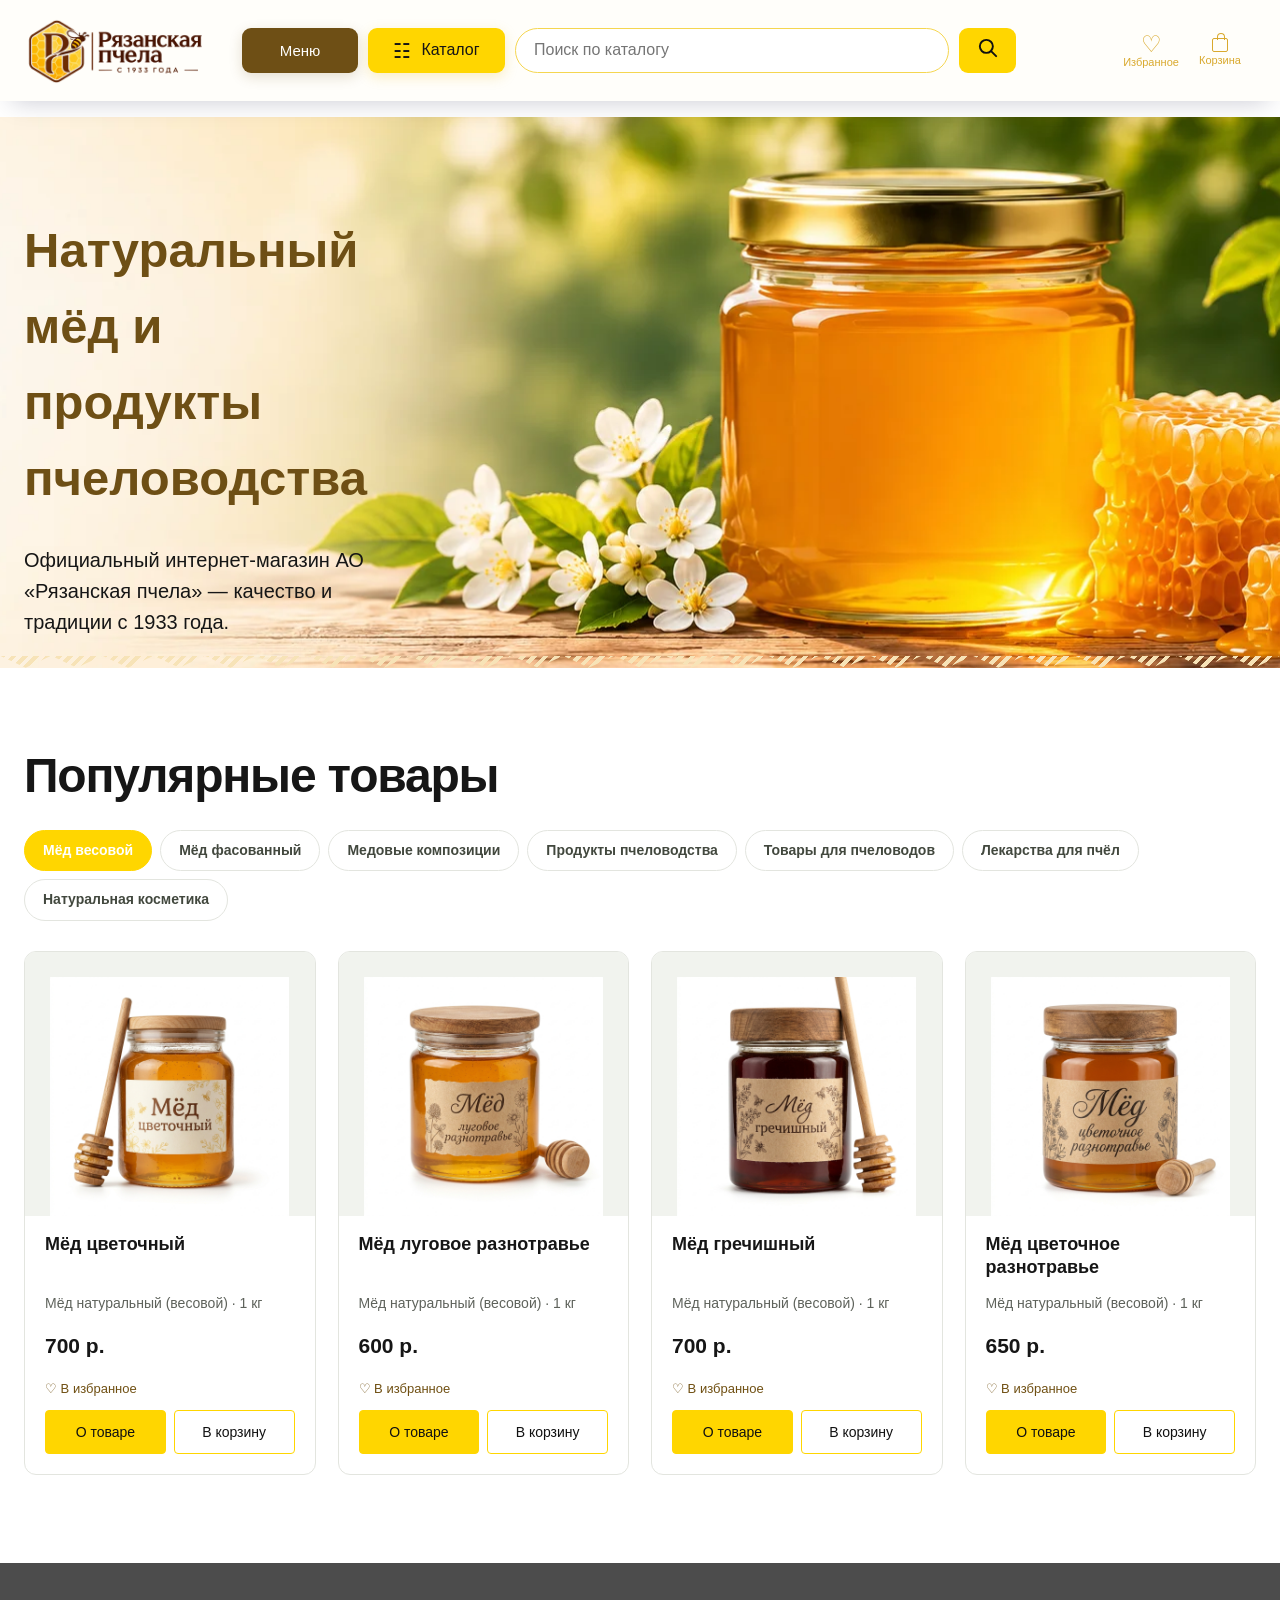
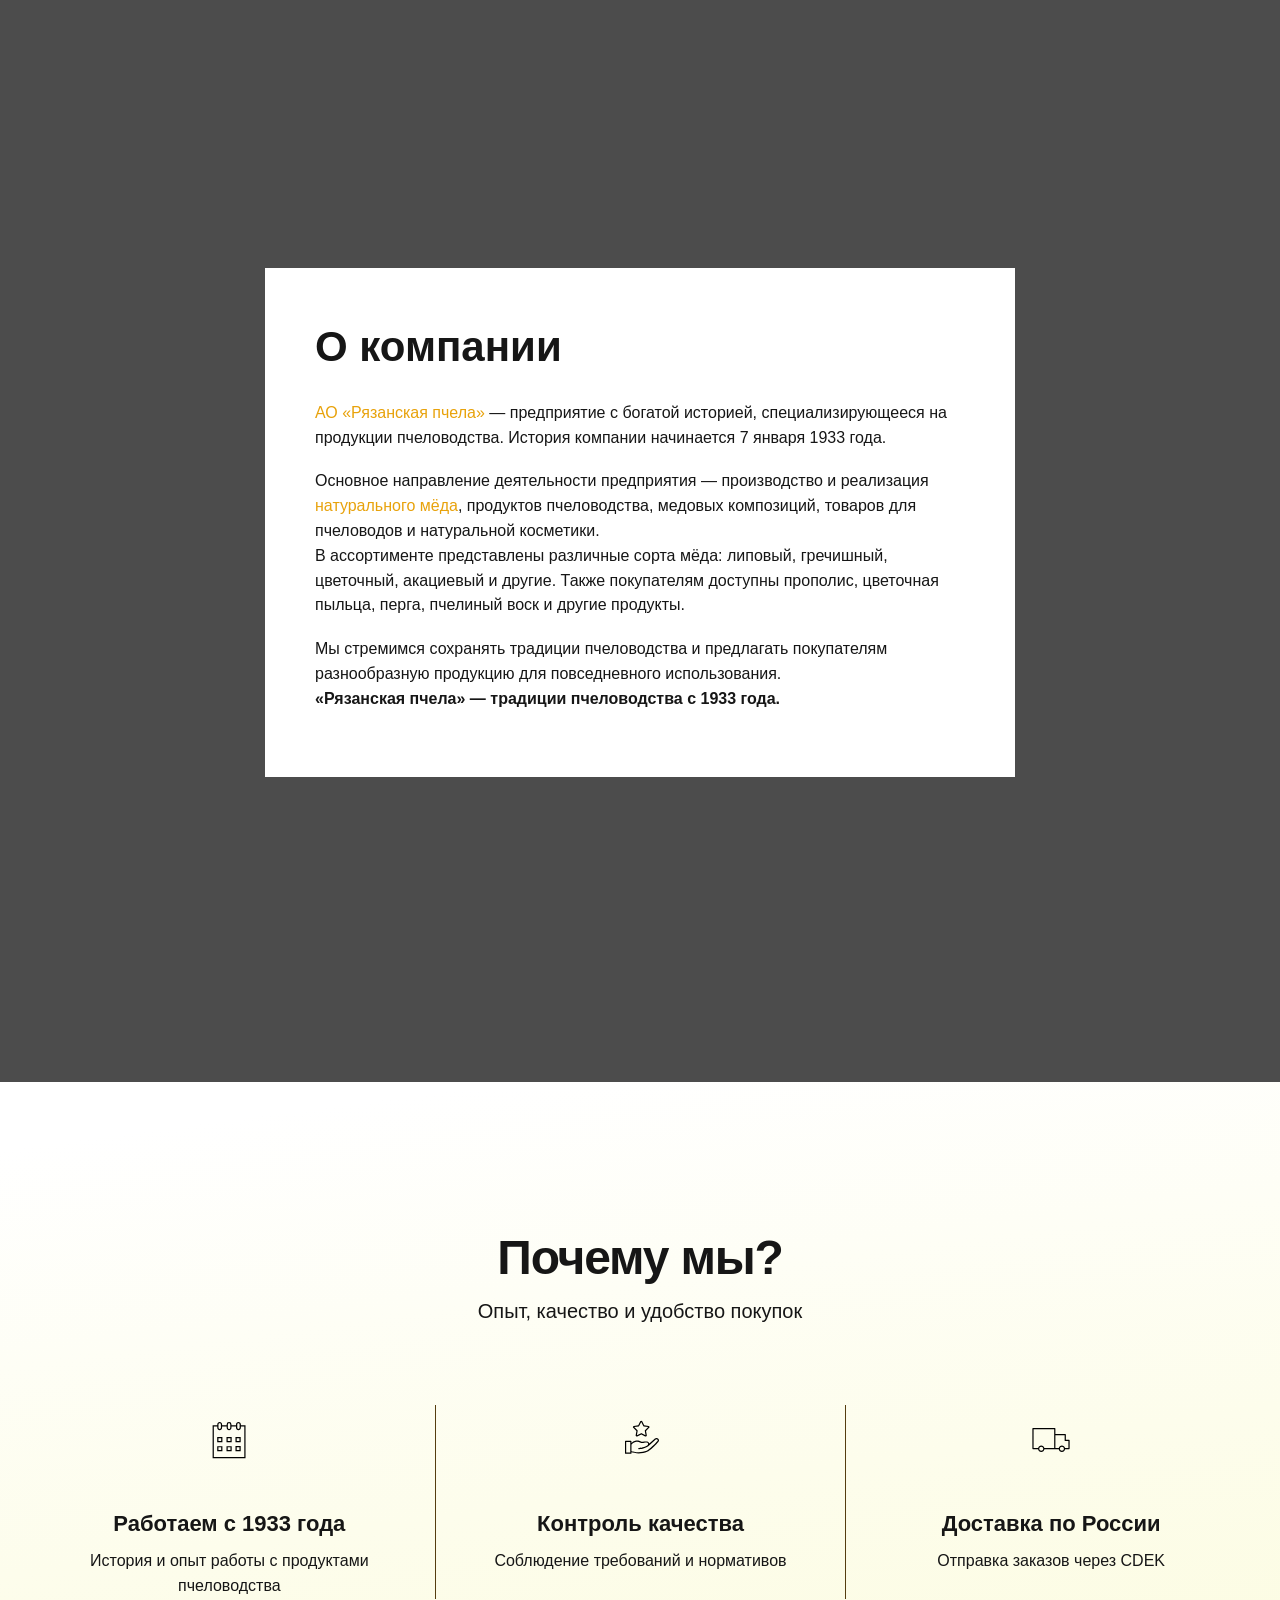
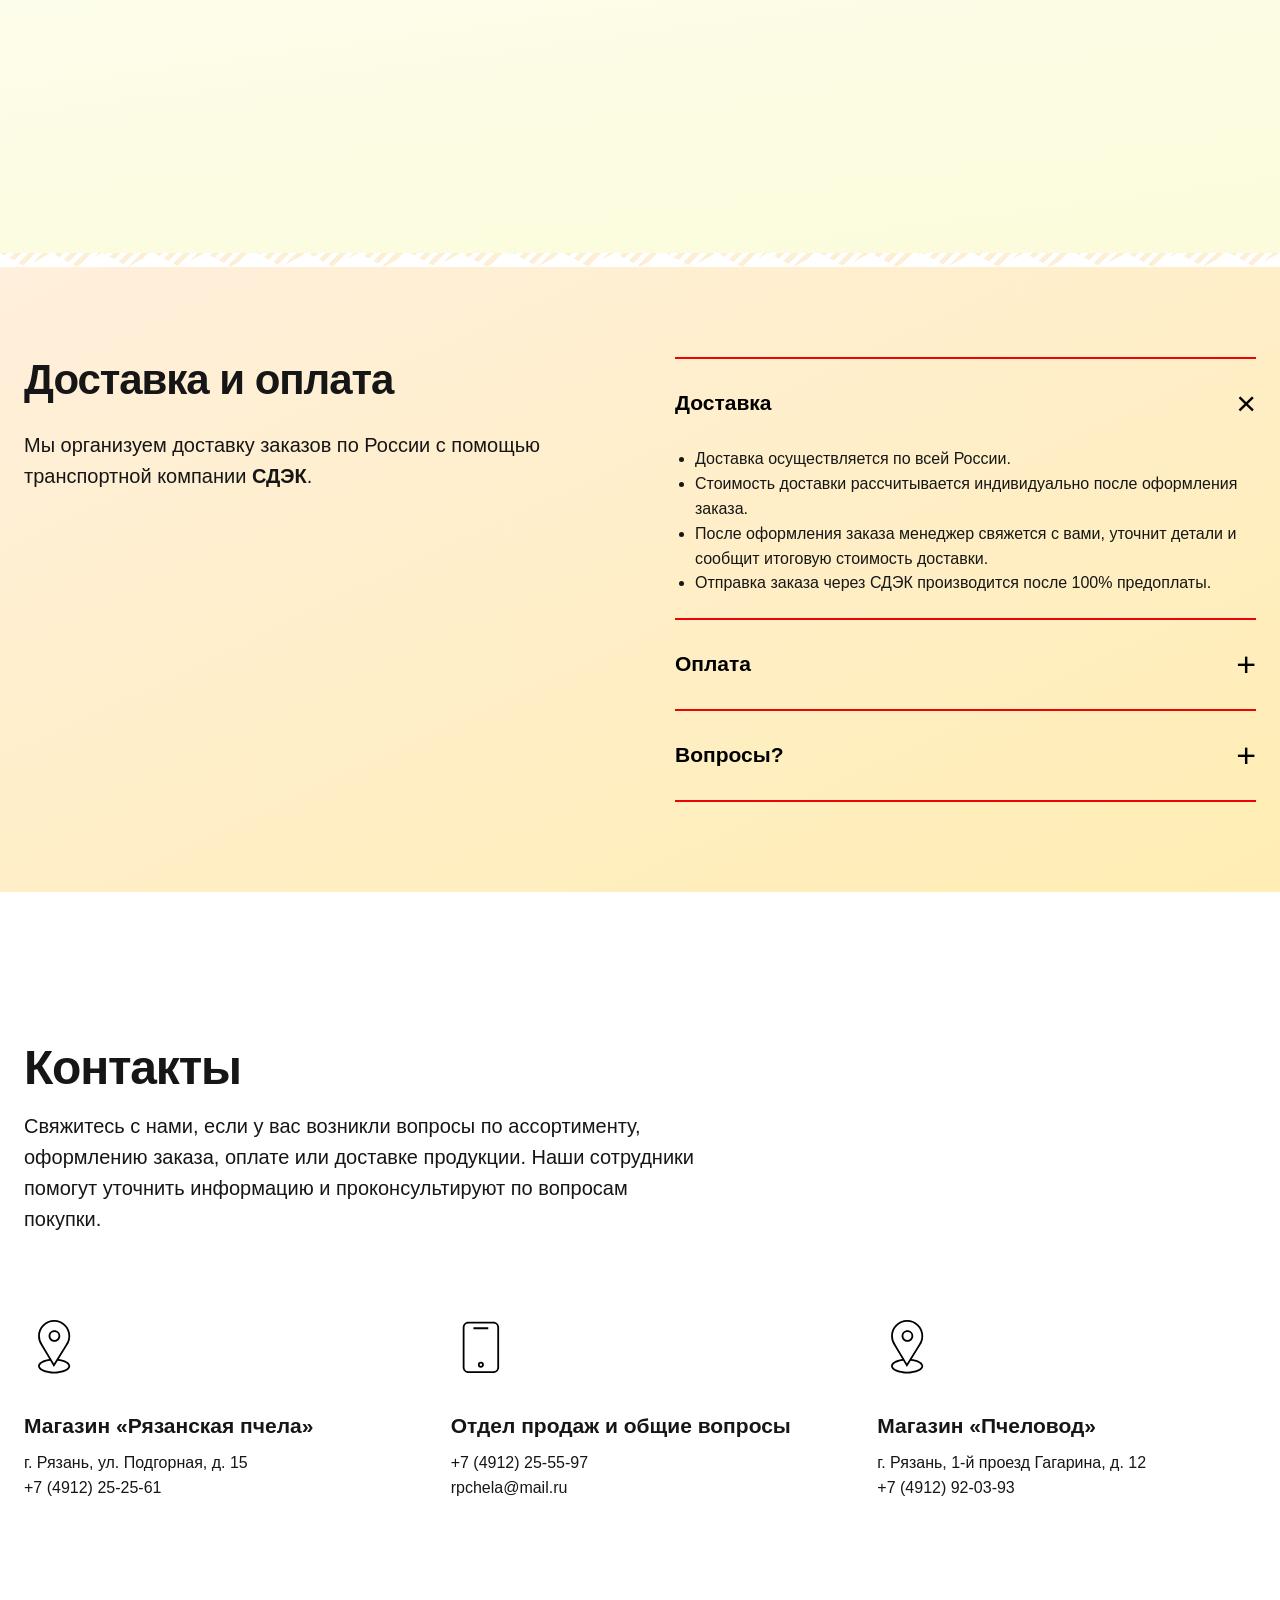
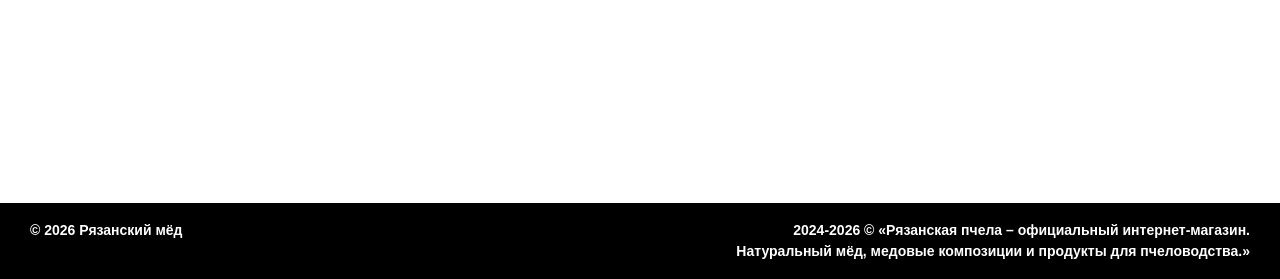
==== index.html @ b7e227d1 "Publish Ryazansky honey website" ====
<!doctype html>
<html lang="ru"><head><meta charset="utf-8"><meta name="viewport" content="width=device-width,initial-scale=1"><meta name="description" content="АО «Рязанская пчела»: натуральный мёд и продукты пчеловодства."><title>Рязанская пчела — натуральный мёд</title><link rel="stylesheet" href="css/style.css"></head>
<body>
<header class="site-header"><div class="container header-top"><a class="brand" href="index.html" aria-label="На главную"><img src="assets/images/logo.png" alt="Рязанская пчела"></a><form class="search" role="search"><button class="menu-button menu-action" type="button" aria-label="Навигационное меню" aria-expanded="false">Меню</button><button class="catalog-trigger" type="button" data-catalog-menu-toggle aria-expanded="false"><span class="catalog-glyph" aria-hidden="true">☷</span>Каталог</button><input type="search" placeholder="Поиск по каталогу" aria-label="Поиск по каталогу"><button class="search-submit" type="submit" aria-label="Найти"><svg class="search-icon" viewBox="0 0 24 24" aria-hidden="true"><circle cx="10.8" cy="10.8" r="6.8"/><path d="m16 16 5 5"/></svg></button><div class="catalog-dropdown" data-catalog-dropdown hidden><a href="catalog.html?category=all#products">Все товары</a><a href="catalog.html?category=weight#products">Мёд натуральный (весовой)</a><a href="catalog.html?category=packed#products">Мёд натуральный (фасованный)</a><a href="catalog.html?category=compositions#products">Медовые композиции</a><a href="catalog.html?category=bee-products#products">Продукты пчеловодства</a><a href="catalog.html?category=beekeeping#products">Товары для пчеловодов</a><a href="catalog.html?category=bee-medicine#products">Лекарства для пчёл</a><a href="catalog.html?category=cosmetics#products">Натуральная косметика</a></div></form><div class="header-actions"><button class="icon-button" type="button" aria-label="Избранное" data-wishlist-open aria-haspopup="dialog"><span class="favorite-counter"></span><span class="header-icon" aria-hidden="true">♡</span><span class="icon-caption">Избранное</span></button><button class="icon-button" type="button" aria-label="Корзина" data-cart-open aria-haspopup="dialog"><span class="header-icon" aria-hidden="true">♧</span><span class="cart-counter"></span><span class="icon-caption">Корзина</span></button></div></div><nav class="main-menu" aria-label="Основная навигация" hidden><ul><li><a href="catalog.html">Каталог</a></li><li><a href="#about">О компании</a></li><li><a href="#delivery">Доставка и оплата</a></li><li><a href="#contacts">Самовывоз и магазины</a></li><li><a href="documents.html">Документы</a></li><li><a href="#contacts">Контакты</a></li></ul></nav></header>
<div class="section-spacer" aria-hidden="true"></div>
<main><section class="hero"><div class="container hero-content"><h1>Натуральный мёд и продукты пчеловодства</h1><p>Официальный интернет-магазин АО «Рязанская пчела» — качество и традиции с 1933 года.</p></div></section>
<section class="products"><div class="container"><h2>Популярные товары</h2><div class="tabs" data-popular-tabs="[data-popular-grid]"><button class="tab" type="button" data-category="weight" aria-selected="true">Мёд весовой</button><button class="tab" type="button" data-category="packed" aria-selected="false">Мёд фасованный</button><button class="tab" type="button" data-category="compositions" aria-selected="false">Медовые композиции</button><button class="tab" type="button" data-category="bee-products" aria-selected="false">Продукты пчеловодства</button><button class="tab" type="button" data-category="beekeeping" aria-selected="false">Товары для пчеловодов</button><button class="tab" type="button" data-category="bee-medicine" aria-selected="false">Лекарства для пчёл</button><button class="tab" type="button" data-category="cosmetics" aria-selected="false">Натуральная косметика</button></div><div class="product-grid" data-popular-grid></div></div></section>
<section class="about" id="about"><article class="about-card"><h2>О компании</h2><p><span class="accent">АО «Рязанская пчела»</span> — предприятие с богатой историей, специализирующееся на продукции пчеловодства. История компании начинается 7 января 1933 года.</p><p>Основное направление деятельности предприятия — производство и реализация <span class="accent">натурального мёда</span>, продуктов пчеловодства, медовых композиций, товаров для пчеловодов и натуральной косметики.<br>В ассортименте представлены различные сорта мёда: липовый, гречишный, цветочный, акациевый и другие. Также покупателям доступны прополис, цветочная пыльца, перга, пчелиный воск и другие продукты.</p><p>Мы стремимся сохранять традиции пчеловодства и предлагать покупателям разнообразную продукцию для повседневного использования.<br><strong>«Рязанская пчела» — традиции пчеловодства с 1933 года.</strong></p></article></section>
<section class="benefits"><div class="container"><h2 class="section-heading">Почему мы?</h2><p class="benefits-lead">Опыт, качество и удобство покупок</p><div class="benefit-grid"><article class="benefit"><img src="assets/icons/calendar.svg" alt=""><h3>Работаем с 1933 года</h3><p>История и опыт работы с продуктами пчеловодства</p></article><article class="benefit"><img src="assets/icons/quality.svg" alt=""><h3>Контроль качества</h3><p>Соблюдение требований и нормативов</p></article><article class="benefit"><img src="assets/icons/delivery.svg" alt=""><h3>Доставка по России</h3><p>Отправка заказов через CDEK</p></article></div></div></section>
<div class="wave-divider" aria-hidden="true"></div>
<section class="delivery" id="delivery"><div class="container delivery-layout"><div><h2 class="section-heading">Доставка и оплата</h2><p class="delivery-lead">Мы организуем доставку заказов по России с помощью транспортной компании <strong>СДЭК</strong>.</p></div><div><article class="accordion"><button type="button" aria-expanded="true" aria-controls="delivery-info">Доставка</button><div class="accordion-content" id="delivery-info"><ul><li>Доставка осуществляется по всей России.</li><li>Стоимость доставки рассчитывается индивидуально после оформления заказа.</li><li>После оформления заказа менеджер свяжется с вами, уточнит детали и сообщит итоговую стоимость доставки.</li><li>Отправка заказа через СДЭК производится после 100% предоплаты.</li></ul></div></article><article class="accordion"><button type="button" aria-expanded="false" aria-controls="payment-info">Оплата</button><div class="accordion-content" id="payment-info" hidden>Оплата заказа производится по согласованию с менеджером. После оформления мы свяжемся с вами для подтверждения состава заказа, его стоимости и способа оплаты.<br><br>Стоимость доставки не включается в стоимость товаров автоматически и рассчитывается отдельно.</div></article><article class="accordion"><button type="button" aria-expanded="false" aria-controls="questions-info">Вопросы?</button><div class="accordion-content" id="questions-info" hidden>Свяжитесь с нами по телефону <strong>+7 (4912) 25-55-97</strong> или электронной почте <a href="mailto:rpchela@mail.ru">rpchela@mail.ru</a>.</div></article></div></div></section>
<section class="contacts" id="contacts"><div class="container"><h2 class="section-heading">Контакты</h2><p class="contacts-lead">Свяжитесь с нами, если у вас возникли вопросы по ассортименту, оформлению заказа, оплате или доставке продукции. Наши сотрудники помогут уточнить информацию и проконсультируют по вопросам покупки.</p><div class="contact-grid"><article class="contact"><img src="assets/icons/location.svg" alt=""><h3>Магазин «Рязанская пчела»</h3><p>г. Рязань, ул. Подгорная, д. 15<br>+7 (4912) 25-25-61</p></article><article class="contact"><img src="assets/icons/phone.svg" alt=""><h3>Отдел продаж и общие вопросы</h3><p>+7 (4912) 25-55-97<br><a href="mailto:rpchela@mail.ru">rpchela@mail.ru</a></p></article><article class="contact"><img src="assets/icons/location.svg" alt=""><h3>Магазин «Пчеловод»</h3><p>г. Рязань, 1-й проезд Гагарина, д. 12<br>+7 (4912) 92-03-93</p></article></div></div></section></main>
<footer class="site-footer"><p>© 2026 Рязанский мёд</p><p>2024-2026 © «Рязанская пчела – официальный интернет-магазин. Натуральный мёд, медовые композиции и продукты для пчеловодства.»</p></footer><script src="js/products-data.js"></script><script src="js/main.js"></script></body></html>
---- css/style.css ----
@import url("https://static.tildacdn.pub/css/fonts-tildasans.css");

:root { --ink:#161616; --honey:#ffd600; --honey-dark:#6e4f15; --cream:#fffefa; --line:#e3e5df; --muted:#5e625b; }
:root { --menu-color:#6e4f15; --menu-text:#fff; }
* { box-sizing:border-box; }
html { scroll-behavior:smooth; }
body { margin:0; color:var(--ink); background:#fff; font:16px/1.55 TildaSans,Arial,sans-serif; }
button,input { font:inherit; } a { color:inherit; text-decoration:none; }
.container { width:min(1240px, calc(100% - 48px)); margin:auto; }
.site-header { position:sticky; top:0; z-index:20; background:var(--cream); box-shadow:0 15px 30px -10px rgb(0 11 48 / 20%); }
.header-top { min-height:75px; display:grid; grid-template-columns:150px minmax(420px,1fr) auto; gap:24px; align-items:center; }
.brand img { display:block; width:145px; height:auto; }
.search { display:grid; grid-template-columns:110px 1fr 48px; height:46px; }
.catalog-trigger,.search-submit { border:0; background:var(--honey); cursor:pointer; }
.catalog-trigger { border-radius:6px 0 0 6px; font-weight:600; }
.search input { width:100%; border:1px solid var(--honey); border-left:0; border-right:0; padding:0 18px; border-radius:0; outline:0; background:#fff; }
.search-submit { border-radius:0 6px 6px 0; font-size:22px; }
.header-actions { display:flex; align-items:center; gap:22px; color:#ecb13e; }
.icon-button { position:relative; display:grid; place-items:center; width:28px; height:38px; background:none; border:0; color:inherit; cursor:pointer; font-size:24px; }
.cart-counter { position:absolute; top:1px; right:-7px; display:none; min-width:17px; padding:0 4px; border-radius:99px; color:#fff; background:#6e4f15; font:700 11px/17px Arial; text-align:center; }
.menu-button { display:grid; gap:4px; width:28px; padding:6px 0; border:0; background:transparent; cursor:pointer; }
.menu-button span { display:block; height:2px; background:#ecb13e; }
.main-menu { border-top:1px solid #f1efea; }
.main-menu ul { display:flex; align-items:center; justify-content:center; gap:44px; min-height:43px; padding:0; margin:0; list-style:none; }
.main-menu a { color:#575757; font-size:14px; transition:color .2s; }.main-menu a:hover,.main-menu a[aria-current="page"] { color:var(--honey-dark); }
.hero { position:relative; min-height:550px; overflow:hidden; background:#fff; }
.hero::before { content:""; position:absolute; inset:-20px calc(50% - 842px) auto; height:662px; background:url("../assets/images/hero-banner.webp") center/cover no-repeat; }
.hero-content { position:relative; padding-top:64px; }
.hero h1 { width:430px; margin:0; color:var(--honey-dark); font-size:49px; line-height:1.18; letter-spacing:-.03em; }
.hero p { width:355px; margin:28px 0 30px; font-size:20px; line-height:1.55; }
.button { display:inline-flex; justify-content:center; align-items:center; min-height:54px; padding:0 30px; border:0; border-radius:28px; background:var(--honey-dark); color:#fff; font-weight:600; cursor:pointer; transition:transform .2s, background .2s; }.button:hover { background:#50370b; transform:translateY(-1px); }
.products { padding:82px 0 88px; }.products h2,.section-heading { margin:0 0 28px; font-size:48px; line-height:1.08; letter-spacing:-.025em; }
.tabs { display:flex; flex-wrap:wrap; gap:8px; margin-bottom:30px; }.tab { padding:12px 18px; border:1px solid var(--line); border-radius:999px; background:#fff; color:#42483e; font-size:14px; font-weight:600; cursor:pointer; }.tab[aria-selected="true"] { color:#fff; background:var(--honey); border-color:var(--honey); }
.product-grid { display:grid; grid-template-columns:repeat(4,1fr); gap:22px; }.product-card { display:flex; flex-direction:column; min-width:0; overflow:hidden; border:1px solid var(--line); border-radius:12px; background:#fff; }.product-photo { display:grid; place-items:center; height:210px; padding:20px; background:#f1f3ee; color:#687060; text-align:center; font-size:13px; }.product-photo img { width:100%;height:100%;object-fit:cover; }.product-body { display:flex; flex:1; flex-direction:column; padding:17px; }.product-title { min-height:47px; margin:0 0 8px; font-size:18px; line-height:1.3; }.product-weight { margin:0 0 15px; color:var(--muted); font-size:14px; }.product-price { margin:0 0 17px; font-size:21px; font-weight:700; }.product-actions { display:flex; align-items:center; gap:14px; margin-top:auto; }.buy-button { flex:1; min-height:44px; border:0; border-radius:6px; background:var(--honey); color:#000; font-weight:400; cursor:pointer; }.details-link { color:#000; font-size:13px; font-weight:600; text-decoration:underline; text-underline-offset:3px; }
.category-grid { display:grid; grid-template-columns:repeat(4,1fr); gap:16px; margin:0 0 46px; }.category-tile { display:flex; align-items:center; min-height:72px; gap:10px; padding:5px; border:1px solid #f0f0f0; border-radius:var(--radius,8px); color:#222; }.category-tile img { width:60px;height:60px;flex:none;object-fit:cover; }.category-tile span { font-size:14px; }.catalog-products { display:grid; grid-template-columns:repeat(4,minmax(0,1fr)); gap:40px 20px; }.catalog-products .product-card { overflow:visible;border:0;border-radius:0;text-align:center; }.catalog-products .product-photo { height:auto;aspect-ratio:1;padding:0; }.catalog-products .product-title { min-height:0;font-size:14px; }.catalog-products .product-weight { display:none; }.catalog-products .product-price { margin:0 0 14px;font-size:16px;font-weight:400; }.catalog-products .product-body { padding:12px 0 0; }.catalog-products .product-actions { justify-content:center;gap:8px; }.catalog-products .buy-button,.catalog-products .details-link { display:inline-flex;justify-content:center;align-items:center;min-height:45px;padding:0 14px;border:1px solid var(--honey);border-radius:4px;font:14px TildaSans,Arial,sans-serif;text-decoration:none; }.catalog-products .details-link { background:var(--honey); }.load-more { display:block;margin:42px auto 0;padding:0 30px;min-height:45px;border:0;border-radius:4px;background:var(--honey);font:14px TildaSans,Arial,sans-serif; }
.about { min-height:100vh; display:grid; place-items:center; padding:80px 24px; background:linear-gradient(rgb(0 0 0 / .7),rgb(0 0 0 / .7)),url("../assets/images/honey-background.webp") center/cover fixed; }.about-card { width:min(820px,100%); padding:46px 50px; background:#fff; }.about-card h2 { margin:0 0 22px; font-size:42px; }.about-card p { margin:0 0 19px; }.accent { color:#e8a20b; font-weight:500; }
.benefits { padding:150px 0; background:linear-gradient(.479turn, rgb(248 248 188 / 0) 7%,rgb(248 248 188 / .27) 50%,rgb(248 248 188 / .51) 94%); text-align:center; }.benefits .section-heading { margin-bottom:12px; }.benefits-lead { margin:0 0 78px; font-size:20px; }.benefit-grid { display:grid; grid-template-columns:repeat(3,1fr); }.benefit { padding:0 40px; }.benefit + .benefit { border-left:1px solid #553d10; }.benefit img { width:70px; height:70px; object-fit:contain; margin:0 auto 25px; }.benefit h3 { margin:0 0 8px; font-size:22px; }.benefit p { margin:0; }
.delivery { padding:90px 0; background:linear-gradient(.431turn,rgb(255 148 21 / .15),rgb(255 199 9 / .31)); }.delivery-layout { display:grid; grid-template-columns:1fr 1fr; gap:70px; }.delivery .section-heading { font-size:42px; }.delivery-lead { font-size:20px; }.accordion { border-top:2px solid #eb0404; }.accordion:last-child { border-bottom:2px solid #eb0404; }.accordion button { display:flex; align-items:center; justify-content:space-between; width:100%; padding:18px 0; border:0; background:transparent; text-align:left; font-weight:600; font-size:21px; cursor:pointer; }.accordion button::after { content:"+"; font-size:34px; font-weight:300; }.accordion button[aria-expanded="true"]::after { content:"×"; }.accordion-content { padding:0 0 22px; }.accordion-content[hidden] { display:none; }.accordion-content ul { margin:0; padding-left:20px; }
.contacts { padding:150px 0; }.contacts .section-heading { margin-bottom:18px; }.contacts-lead { max-width:680px; margin:0 0 82px; font-size:20px; }.contact-grid { display:grid; grid-template-columns:repeat(3,1fr); gap:48px; }.contact img { width:60px; height:60px; object-fit:contain; margin-bottom:25px; }.contact h3 { margin:0 0 8px; font-size:21px; }.contact p { margin:0; white-space:pre-line; }
.site-footer { display:flex; justify-content:space-between; gap:28px; padding:17px 30px; background:#000; color:#fff; font:700 14px/1.5 Arial,sans-serif; }.site-footer p { margin:0; }.site-footer p:last-child { max-width:550px; text-align:right; }
.subhero { padding:92px 0 72px; background:linear-gradient(105deg,rgb(255 246 216 / .8),rgb(255 214 0 / .18)),url("../assets/images/honey-background.webp") center 51%/cover; }.subhero h1 { max-width:650px; margin:0; color:var(--honey-dark); font-size:52px; line-height:1.08; }.subhero p { max-width:550px; margin:18px 0 0; font-size:20px; }.catalog-page { padding:76px 0 120px; }.catalog-page .section-heading { margin-bottom:30px; }.catalog-empty { padding:34px 0; color:var(--muted); }
.documents { padding:88px 0 120px; }.documents h1 { margin:0 0 13px; font-size:48px; letter-spacing:-.025em; }.documents-intro { margin:0 0 50px; color:var(--muted); font-size:20px; }.document-list { list-style:none; padding:0; margin:0; border-top:1px solid var(--line); }.document-list li { display:grid; grid-template-columns:130px minmax(0,1fr) auto; gap:28px; align-items:center; padding:27px 0; border-bottom:1px solid var(--line); }.document-date { color:var(--muted); font-size:14px; }.document-list h2 { margin:0; font-size:20px; }.document-list a { color:var(--honey-dark); text-decoration:underline; text-underline-offset:3px; font-weight:600; }
.notice { width:min(1240px,calc(100% - 48px)); margin:34px auto 0; padding:18px 22px; border-left:4px solid var(--honey); background:#fffbea; }
.section-spacer { height:0; }
.wave-divider { height:14px; background:repeating-linear-gradient(135deg,#fdefd6 0 5px,#fff 5px 10px); clip-path:polygon(0 0,2% 100%,4% 0,6% 100%,8% 0,10% 100%,12% 0,14% 100%,16% 0,18% 100%,20% 0,22% 100%,24% 0,26% 100%,28% 0,30% 100%,32% 0,34% 100%,36% 0,38% 100%,40% 0,42% 100%,44% 0,46% 100%,48% 0,50% 100%,52% 0,54% 100%,56% 0,58% 100%,60% 0,62% 100%,64% 0,66% 100%,68% 0,70% 100%,72% 0,74% 100%,76% 0,78% 100%,80% 0,82% 100%,84% 0,86% 100%,88% 0,90% 100%,92% 0,94% 100%,96% 0,98% 100%,100% 0); }
.catalog-page > .container { width:min(1160px,calc(100% - 104px)); }
.catalog-page > .container > .section-heading { margin:0 0 90px;text-align:center;font-size:42px;font-weight:400; }
.category-grid { display:flex;flex-wrap:wrap;justify-content:center;gap:20px 10px;margin:0 0 32px; }
.category-tile { width:auto;max-width:100%;min-height:72px;gap:10px;padding:5px;border-radius:10px; }.category-tile span { margin-right:10px;white-space:nowrap; }
@media (max-width:960px) { .header-top { grid-template-columns:130px 1fr auto; gap:15px; }.catalog-trigger { font-size:0; }.catalog-trigger::after { content:"☷"; font-size:20px; }.main-menu { display:none; }.product-grid { grid-template-columns:repeat(3,1fr); }.hero h1 { font-size:42px; }.benefits,.contacts { padding:95px 0; }.delivery-layout { gap:35px; }.site-footer { font-size:12px; } }
@media (max-width:960px) { .category-grid { grid-template-columns:repeat(2,1fr); }.catalog-products { grid-template-columns:repeat(2,minmax(0,1fr)); } }
.catalog-products .product-photo { height:275px;aspect-ratio:1; }
.catalog-products .product-body { padding-top:20px; }
.catalog-products .product-price { margin-bottom:20px; }
.catalog-products .buy-button { background:#fff;color:#000; }
/* Header rebuilt to match Tilda's single-row shop bar. */
.site-header { height:101px; box-shadow:0 12px 24px -12px rgb(0 11 48 / 22%); }
.header-top { width:min(1540px,calc(100% - 30px)); min-height:101px; grid-template-columns:200px minmax(420px,1fr) 190px; gap:27px; }
.brand img { width:200px; }
.search { grid-template-columns:137px minmax(0,1fr) 57px; gap:15px; height:45px; }
.search { width:100%; max-width:774px; column-gap:0; }
.search input { width:auto; margin-left:15px; }
.catalog-trigger { display:flex; align-items:center; justify-content:center; gap:10px; border-radius:9px; box-shadow:0 4px 13px rgb(234 176 0 / 22%); font-size:16px; font-weight:500; }
.catalog-glyph { font-size:20px; line-height:1; }
.search input { border:1px solid #f5d650; border-radius:24px 0 0 24px; }
.search-submit { border-radius:0 9px 9px 0; font-size:26px; }
.search-icon { width:23px; height:23px; fill:none; stroke:#111; stroke-width:2; stroke-linecap:round; }
.header-actions { justify-content:flex-end; gap:15px; margin-right:18px; color:#d9a92e; }
.icon-button,.menu-button { width:54px; height:58px; display:flex; flex-direction:column; align-items:center; justify-content:center; gap:2px; font-size:22px; }
.header-icon { width:22px; height:22px; font-size:23px; line-height:1.1; fill:none; stroke:currentColor; stroke-width:1.55; stroke-linecap:round; stroke-linejoin:round; }
.icon-button[aria-label="Корзина"] .header-icon { position:relative; width:16px; height:14px; margin-top:4px; border:1.5px solid currentColor; border-radius:2px; font-size:0; }
.icon-button[aria-label="Корзина"] .header-icon::before { content:""; position:absolute; left:4px; top:-6px; width:6px; height:6px; border:1.4px solid currentColor; border-bottom:0; border-radius:5px 5px 0 0; }
.icon-caption { display:block; white-space:nowrap; font-size:11px; line-height:1.2; font-weight:400; }
.menu-lines { display:grid; gap:4px; width:20px; margin:1px auto 2px; }
.menu-lines i { display:block; height:1.5px; background:currentColor; }
.menu-button { color:#d9a92e; }
.menu-button > span { height:auto; background:transparent; }
.main-menu { position:fixed; z-index:50; width:250px; border:1px solid #f1eadb; border-radius:8px; background:var(--cream); box-shadow:0 12px 30px rgb(0 0 0 / 13%); }
.main-menu[hidden] { display:none; }
.main-menu:not([hidden]) { display:block; }
.main-menu ul { display:block; min-height:0; padding:10px 0; }
.main-menu li a { display:block; padding:11px 20px; font-size:15px; }
.main-menu li a:hover { background:#fff8dd; }
.hero { margin-top:16px; }
.hero-content { padding-top:96px; }
.hero h1 { width:388px; line-height:1.55; letter-spacing:0; }
.hero p { margin-top:28px; }
.hero::after { content:""; position:absolute; z-index:1; inset:auto 0 0; height:12px; background:repeating-linear-gradient(135deg,#f7e3b7 0 4px,transparent 4px 8px); clip-path:polygon(0 0,2% 100%,4% 0,6% 100%,8% 0,10% 100%,12% 0,14% 100%,16% 0,18% 100%,20% 0,22% 100%,24% 0,26% 100%,28% 0,30% 100%,32% 0,34% 100%,36% 0,38% 100%,40% 0,42% 100%,44% 0,46% 100%,48% 0,50% 100%,52% 0,54% 100%,56% 0,58% 100%,60% 0,62% 100%,64% 0,66% 100%,68% 0,70% 100%,72% 0,74% 100%,76% 0,78% 100%,80% 0,82% 100%,84% 0,86% 100%,88% 0,90% 100%,92% 0,94% 100%,96% 0,98% 100%,100% 0); }
.section-spacer { height:0; }
.catalog-page > .container > .section-heading { font-weight:500; }
.products h2 { font-weight:700; }
.products { min-height:810px; }
.products .tab { padding:9px 18px; }
.catalog-products .product-actions { gap:7px; }
.catalog-products .product-actions { width:calc(100% - 25px); margin-left:auto; margin-right:auto; }
.catalog-products .details-link,.catalog-products .buy-button { min-height:45px; padding:0 7px; border-radius:4px; font-size:14px; }
.catalog-products .details-link { flex:0 0 48%; }
.catalog-products .product-title { font-weight:600; }
.catalog-products .details-link { order:0; border:1px solid var(--honey); background:var(--honey); }
.catalog-products .buy-button { order:1; border:1px solid #f4dc65; background:#fff; }
.about { height:1119px; min-height:0; }
.about-card { width:min(750px,100%); }
.documents-page .about { height:720px; }
.benefits { min-height:771px; }
.contacts { min-height:911px; }
.documents { padding:70px 0 120px; }
.documents .container { width:min(750px,calc(100% - 40px)); }
.documents h1 { margin:0 0 35px; font-size:32px; line-height:1.3; letter-spacing:0; text-align:center; }
.documents-intro { display:none; }
.document-list { border:0; }
.document-list li { display:grid; grid-template-columns:105px minmax(0,1fr); gap:14px 28px; align-items:start; margin:0 0 20px; padding:38px 40px 40px; border:1px solid #e9e9e9; border-radius:10px; }
.document-date { grid-column:1; grid-row:1; padding-top:1px; color:#929292; font-size:16px; }
.document-list h2 { grid-column:2; grid-row:1; font-size:16px; line-height:1.7; font-weight:600; }
.document-list h2 a { color:#161616; text-decoration:none; font-weight:inherit; }
.document-link { grid-column:1 / -1; display:grid; grid-template-columns:105px minmax(0,1fr); gap:28px; align-items:start; }
.document-link-label { color:#929292; font-size:16px; }
.document-list .document-link a { display:block; overflow-wrap:anywhere; color:#d98d82; font-size:16px; line-height:1.7; font-weight:400; text-decoration:none; }
.document-list .document-link a:hover { text-decoration:underline; }
.site-footer { min-height:71px; }
@media (max-width:960px) {
  .site-header { height:auto; min-height:78px; }
  .header-top { min-height:78px; grid-template-columns:120px minmax(0,1fr) 150px; gap:12px; }
  .brand img { width:120px; }
  .search { grid-template-columns:90px minmax(0,1fr) 44px; gap:6px; }
  .catalog-trigger { font-size:13px; }
  .icon-button,.menu-button { width:40px; }
  .header-actions { gap:5px; }
  .icon-caption { font-size:9px; }
}
@media (max-width:600px) {
  .header-top { width:calc(100% - 20px); grid-template-columns:90px minmax(0,1fr) 42px; gap:8px; }
  .brand img { width:90px; }
  .header-actions { gap:0; }
  .header-actions .icon-button:first-child,.header-actions .icon-button:nth-child(2) { display:none; }
  .search { grid-template-columns:38px minmax(0,1fr) 36px; gap:4px; }
  .catalog-trigger { font-size:0; }
  .catalog-glyph { font-size:18px; }
  .search input { padding:0 9px; font-size:12px; }
  .search-submit { font-size:21px; }
  .hero { margin-top:10px; }
  .documents-list li { padding:22px 18px; }
  .document-list li { grid-template-columns:1fr; gap:8px; padding:22px 18px; }
  .document-date,.document-list h2 { grid-column:1; grid-row:auto; }
  .document-link { grid-template-columns:1fr; gap:4px; }
}

/* Openable header catalog, product dialogs and checkout */
.search { position:relative; }
.catalog-trigger { width:100%; cursor:pointer; color:#151515; }
.catalog-dropdown { position:absolute; z-index:40; top:calc(100% + 8px); left:0; width:min(340px,calc(100vw - 32px)); max-height:min(70vh,520px); overflow:auto; padding:8px 0; border:1px solid #eee4cc; border-radius:10px; background:#fffefa; box-shadow:0 14px 35px rgb(40 28 0 / 18%); }
.catalog-dropdown[hidden] { display:none; }
.catalog-dropdown a { display:block; padding:11px 16px; color:#28241d; font-size:14px; line-height:1.35; }
.catalog-dropdown a:hover,.catalog-dropdown a:focus-visible { background:#fff4c1; outline:none; }
.product-photo { width:100%; border:0; color:inherit; font:inherit; cursor:pointer; }
.product-title-trigger { width:100%; padding:0; border:0; background:transparent; color:inherit; font:inherit; text-align:inherit; cursor:pointer; }
.product-photo:focus-visible,.details-link:focus-visible,.buy-button:focus-visible,.catalog-trigger:focus-visible { outline:3px solid #6e4f15; outline-offset:2px; }
.popular-card .product-photo { height:210px; }
.popular-card .product-weight { display:block; }
.popular-card .product-actions { gap:8px; }
.popular-card .details-link,.popular-card .buy-button { display:inline-flex; flex:1; justify-content:center; align-items:center; min-height:44px; padding:0 10px; border:1px solid var(--honey); border-radius:4px; font:14px TildaSans,Arial,sans-serif; text-decoration:none; cursor:pointer; }
.popular-card .details-link { background:var(--honey); color:#111; }
.popular-card .buy-button { background:#fff; color:#111; }
.catalog-empty { padding:30px 0; text-align:center; color:var(--muted); }
.catalog-empty[hidden] { display:none; }
.site-dialog { position:fixed; inset:50% auto auto 50%; transform:translate(-50%,-50%); width:min(900px,calc(100% - 40px)); max-width:none; max-height:min(88vh,900px); overflow:auto; padding:32px; border:0; border-radius:14px; background:#fffefa; color:var(--ink); box-shadow:0 24px 80px rgb(30 20 0 / 28%); }
.site-dialog::backdrop { background:rgb(25 18 5 / 55%); backdrop-filter:blur(2px); }
.site-dialog h2 { margin:0 45px 24px 0; font-size:30px; line-height:1.2; }
.dialog-close { position:absolute; top:12px; right:14px; display:grid; place-items:center; width:40px; height:40px; border:0; border-radius:50%; background:#f5f0e4; color:#392c10; font-size:30px; line-height:1; cursor:pointer; }
.detail-layout { display:grid; grid-template-columns:minmax(250px,1fr) minmax(280px,1fr); gap:34px; align-items:center; }
.detail-image { width:100%; aspect-ratio:1; object-fit:contain; background:#fff; }
.detail-category { margin:0 0 10px; color:#82704a; font-size:14px; }
.detail-copy h2 { margin:0 0 18px; }
.detail-copy > p:not(.detail-category):not(.detail-price) { color:#555; }
.detail-price { margin:24px 0; font-size:26px; font-weight:700; }
.detail-buy { min-height:48px; padding:0 24px; }
.cart-dialog { width:min(760px,calc(100% - 40px)); }
.cart-items { display:grid; gap:14px; }
.cart-item { display:grid; grid-template-columns:84px minmax(0,1fr) auto; gap:16px; align-items:center; padding:12px 0; border-bottom:1px solid var(--line); }
.cart-item > img { width:84px; height:84px; object-fit:contain; background:#fff; }
.cart-item h3 { margin:0 0 4px; font-size:16px; }
.cart-item p { margin:0 0 8px; color:var(--muted); font-size:14px; }
.cart-subtotal { white-space:nowrap; }
.quantity-control { display:flex; align-items:center; gap:10px; }
.quantity-control button:not(.remove-item) { display:grid; place-items:center; width:30px; height:30px; border:1px solid #e6d9b4; border-radius:5px; background:#fff; font-size:20px; cursor:pointer; }
.quantity-control output { min-width:18px; text-align:center; }
.remove-item { border:0; background:none; color:#966a2c; font-size:13px; text-decoration:underline; cursor:pointer; }
.cart-summary { display:flex; justify-content:space-between; margin:22px 0; padding-top:16px; border-top:1px solid var(--line); font-size:20px; }
.checkout-start,.cart-continue { display:inline-flex; align-items:center; justify-content:center; min-height:48px; padding:0 24px; border:0; border-radius:5px; background:var(--honey); color:#17130a; font-weight:600; cursor:pointer; }
.cart-empty { margin:0 0 20px; color:var(--muted); }
.checkout-dialog { width:min(760px,calc(100% - 40px)); }
.checkout-order { margin:0 0 24px; padding:18px 20px; border-radius:8px; background:#fff8dc; }
.checkout-order h3 { margin:0 0 8px; }
.checkout-order ul { margin:0; padding-left:20px; }
.checkout-order li { margin:4px 0; }
.checkout-order p { margin:12px 0 0; }
.checkout-form { display:grid; gap:15px; }
.checkout-form label { display:grid; gap:6px; font-size:14px; font-weight:600; }
.checkout-form input,.checkout-form textarea,.checkout-form select { width:100%; min-height:44px; padding:10px 12px; border:1px solid #d8d4ca; border-radius:6px; background:#fff; color:#171717; font:400 15px/1.4 TildaSans,Arial,sans-serif; }
.checkout-form textarea { resize:vertical; }
.checkout-form input:focus,.checkout-form textarea:focus,.checkout-form select:focus { border-color:#bc8f00; outline:2px solid rgb(255 214 0 / 24%); }
.form-grid { display:grid; grid-template-columns:repeat(2,minmax(0,1fr)); gap:14px; }
.checkout-submit { min-height:48px; padding:0 24px; border:0; border-radius:5px; background:var(--honey); color:#17130a; font-weight:600; cursor:pointer; }
.checkout-note { margin:-5px 0 0; color:var(--muted); font-size:13px; }
.checkout-result:empty { display:none; }
.checkout-result { padding:16px; border-radius:8px; background:#edf7e9; }
.checkout-result p { margin:0 0 12px; }
.site-toast { position:fixed; z-index:100; right:24px; bottom:24px; max-width:calc(100vw - 32px); padding:13px 18px; border-radius:8px; background:#29220e; color:#fff; box-shadow:0 8px 24px rgb(0 0 0 / 20%); opacity:0; transform:translateY(12px); pointer-events:none; transition:opacity .2s,transform .2s; }
.site-toast.is-visible { opacity:1; transform:translateY(0); }

/* Mobile and tablet layout */
@media (max-width:960px) and (min-width:801px) {
  .header-top { width:calc(100% - 32px); grid-template-columns:150px minmax(0,1fr) 170px; gap:12px; }
  .brand img { width:145px; }
  .search { max-width:none; grid-template-columns:137px minmax(0,1fr) 48px; }
  .header-actions { gap:4px; margin-right:0; }
  .icon-button,.menu-button { width:48px; }
  .catalog-trigger { font-size:14px; }
  .catalog-trigger::after { content:none; }
}
@media (max-width:800px) {
  .site-header { height:auto; min-height:0; }
  .header-top { width:calc(100% - 32px); min-height:0; grid-template-columns:150px minmax(0,1fr); gap:10px 14px; padding:8px 0 10px; }
  .brand { grid-column:1; grid-row:1; }
  .brand img { width:145px; }
  .header-actions { grid-column:2; grid-row:1; justify-content:flex-end; gap:8px; margin-right:0; }
  .icon-button,.menu-button { width:54px; height:52px; }
  .search { grid-column:1 / -1; grid-row:2; max-width:none; height:44px; grid-template-columns:132px minmax(0,1fr) 48px; }
  .search input { margin-left:10px; }
  .main-menu { right:16px; }
  .hero { min-height:500px; margin-top:10px; }
  .hero::before { inset:0; width:100%; height:100%; background-image:linear-gradient(90deg,rgb(255 254 250 / 90%),rgb(255 254 250 / 18%)),url("../assets/images/hero-banner.webp"); background-size:cover; background-position:58% center; }
  .hero-content { width:calc(100% - 40px); padding-top:64px; }
  .hero h1 { width:min(420px,100%); font-size:clamp(34px,6vw,46px); line-height:1.2; }
  .hero p { width:min(360px,100%); margin-top:22px; font-size:17px; }
  .products { min-height:0; padding:64px 0; }
  .products h2,.section-heading { font-size:38px; }
  .tabs { gap:8px; margin-bottom:22px; }
  .product-grid { grid-template-columns:repeat(2,minmax(0,1fr)); gap:16px; }
  .popular-card .product-photo { height:auto; aspect-ratio:1; }
  .popular-card .product-body { padding:13px; }
  .popular-card .product-title { min-height:0; font-size:16px; }
  .popular-card .product-actions { flex-wrap:wrap; }
  .popular-card .details-link,.popular-card .buy-button { min-height:42px; font-size:13px; }
  .about,.documents-page .about { height:auto; min-height:620px; padding:60px 18px; background-attachment:scroll; }
  .about-card { width:min(720px,100%); padding:34px; }
  .about-card h2 { font-size:36px; }
  .benefits,.contacts { min-height:0; padding:76px 0; }
  .benefit-grid { grid-template-columns:repeat(2,minmax(0,1fr)); row-gap:42px; }
  .benefit { padding:0 22px; }
  .delivery { padding:70px 0; }
  .delivery-layout { grid-template-columns:1fr; gap:28px; }
  .contacts-lead { margin-bottom:45px; }
  .contact-grid { gap:34px; }
  .site-footer { flex-direction:column; align-items:flex-start; padding:24px; }
  .site-footer p:last-child { text-align:left; }
  .catalog-page { padding:58px 0 80px; }
  .catalog-page > .container { width:calc(100% - 40px); }
  .catalog-page > .container > .section-heading { margin-bottom:34px; font-size:38px; }
  .category-grid { display:grid; grid-template-columns:repeat(2,minmax(0,1fr)); gap:10px; margin-bottom:28px; }
  .category-tile { width:auto; min-width:0; min-height:68px; gap:8px; padding:5px; }
  .category-tile img { width:48px; height:48px; }
  .category-tile span { margin-right:0; white-space:normal; font-size:13px; line-height:1.25; }
  .catalog-products { grid-template-columns:repeat(2,minmax(0,1fr)); gap:30px 14px; }
  .catalog-products .product-photo { height:auto; aspect-ratio:1; }
  .catalog-products .product-body { padding-top:12px; }
  .catalog-products .product-actions { width:100%; gap:6px; }
  .catalog-products .details-link,.catalog-products .buy-button { min-height:42px; padding:0 5px; font-size:12px; }
  .catalog-products .details-link { flex-basis:48%; }
  .documents { padding:56px 0 80px; }
  .documents .container { width:calc(100% - 36px); }
  .documents h1 { font-size:30px; }
  .document-list li { grid-template-columns:100px minmax(0,1fr); gap:10px 18px; padding:28px 24px; }
  .document-link { grid-template-columns:100px minmax(0,1fr); gap:18px; }
  .site-dialog { padding:28px; }
}
@media (max-width:560px) {
  .header-top { width:calc(100% - 24px); grid-template-columns:105px minmax(0,1fr); gap:8px 10px; }
  .brand img { width:105px; }
  .header-actions { gap:3px; }
  .icon-button,.menu-button { width:48px; height:46px; }
  .header-actions .icon-button:first-child { display:none; }
  .icon-caption { font-size:9px; }
  .search { grid-template-columns:112px minmax(0,1fr) 42px; height:42px; }
  .catalog-trigger { gap:5px; font-size:14px; }
  .catalog-trigger::after { content:none; }
  .catalog-glyph { font-size:18px; }
  .search input { min-width:0; margin-left:6px; padding:0 9px; font-size:13px; }
  .search-icon { width:20px; height:20px; }
  .catalog-dropdown { width:min(340px,calc(100vw - 24px)); }
  .container { width:calc(100% - 32px); }
  .hero { min-height:470px; }
  .hero-content { padding-top:52px; }
  .hero h1 { font-size:34px; }
  .hero p { font-size:16px; }
  .products h2,.section-heading { font-size:32px; }
  .product-grid { gap:12px; }
  .popular-card .product-body { padding:10px; }
  .popular-card .product-title { font-size:14px; }
  .popular-card .product-weight { font-size:12px; }
  .popular-card .product-price { font-size:17px; }
  .popular-card .product-actions { display:grid; grid-template-columns:1fr; }
  .popular-card .details-link,.popular-card .buy-button { width:100%; }
  .about,.documents-page .about { min-height:560px; padding:44px 16px; }
  .about-card { padding:26px 22px; }
  .about-card h2 { font-size:30px; }
  .benefit-grid,.contact-grid { grid-template-columns:1fr; }
  .benefit { padding:0 14px; }
  .benefit + .benefit { border-left:0; }
  .delivery-layout { gap:18px; }
  .delivery .section-heading { font-size:32px; }
  .accordion button { font-size:18px; }
  .contacts-lead { font-size:16px; }
  .contact-grid { gap:28px; }
  .site-footer { padding:22px 16px; font-size:12px; }
  .catalog-page > .container { width:calc(100% - 28px); }
  .catalog-page > .container > .section-heading { margin-bottom:28px; font-size:32px; }
  .category-grid { gap:8px; }
  .category-tile { min-height:62px; gap:6px; }
  .category-tile img { width:38px; height:38px; }
  .category-tile span { font-size:11px; }
  .catalog-products { gap:25px 10px; }
  .catalog-products .product-title { font-size:13px; line-height:1.25; }
  .catalog-products .product-price { margin-bottom:12px; font-size:15px; }
  .catalog-products .product-actions { display:grid; grid-template-columns:1fr; }
  .catalog-products .details-link,.catalog-products .buy-button { width:100%; min-height:39px; }
  .documents h1 { font-size:26px; }
  .document-list li { grid-template-columns:1fr; gap:8px; padding:22px 18px; }
  .document-date,.document-list h2 { grid-column:1; grid-row:auto; }
  .document-link { grid-template-columns:1fr; gap:4px; }
  .document-link-label,.document-date,.document-list h2,.document-list .document-link a { font-size:14px; }
  .site-dialog { inset:auto 0 0; transform:none; width:100%; max-width:none; max-height:92vh; padding:28px 18px 24px; border-radius:16px 16px 0 0; }
  .site-dialog h2 { font-size:25px; }
  .detail-layout { grid-template-columns:1fr; gap:18px; }
  .detail-image { max-height:35vh; }
  .detail-copy h2 { font-size:24px; }
  .cart-item { grid-template-columns:64px minmax(0,1fr); gap:10px; }
  .cart-item > img { width:64px; height:64px; }
  .cart-subtotal { grid-column:2; }
  .quantity-control { gap:7px; flex-wrap:wrap; }
  .form-grid { grid-template-columns:1fr; }
  .site-toast { right:12px; bottom:12px; }
}

/* Product images have a fixed frame so tall source photos can never cover text. */
.product-card { min-height:0; }
.product-photo { position:relative; display:grid; flex:0 0 210px; width:100%; height:210px; min-height:0; padding:18px; overflow:hidden; box-sizing:border-box; }
.product-photo img { display:block; width:100%; height:100%; min-width:0; min-height:0; object-fit:contain; object-position:center; }
.popular-card .product-photo { flex-basis:264px; height:264px; padding:25px 24px 0; }
.popular-card .product-body { position:relative; z-index:1; flex:1 0 auto; min-width:0; padding:17px 20px 20px; }
.popular-card .product-title { min-height:48px; margin-bottom:12px; }
.popular-card .product-weight { min-height:22px; }
.popular-card .favorite-toggle { margin:0 0 12px; }
.catalog-products .product-photo { display:grid; flex:0 0 auto; width:100%; height:auto; aspect-ratio:1; padding:0; }
.favorite-toggle { align-self:flex-start; padding:0; border:0; background:none; color:#705013; font-size:13px; line-height:1.4; cursor:pointer; }
.favorite-toggle.is-favorite { color:#b4523c; }
.catalog-products .favorite-toggle { margin:0 auto 12px; }
.favorite-counter { position:absolute; top:0; right:-5px; display:none; min-width:17px; padding:0 4px; border-radius:99px; color:#fff; background:#b4523c; font:700 11px/17px Arial; text-align:center; }
.wishlist-dialog { width:min(800px,calc(100% - 32px)); }
.wishlist-toolbar,.wishlist-actions { display:flex; align-items:center; justify-content:space-between; gap:16px; padding:12px 0; }
.wishlist-toolbar { color:var(--muted); border-bottom:1px solid var(--line); }
.wishlist-toolbar label,.wishlist-item { display:flex; align-items:center; gap:12px; }
.wishlist-toolbar input,.wishlist-item input { width:18px; height:18px; accent-color:#e8b700; }
.wishlist-items { display:grid; gap:8px; max-height:52vh; overflow:auto; padding:10px 0; }
.wishlist-item { min-width:0; padding:9px; border:1px solid var(--line); border-radius:9px; cursor:pointer; }
.wishlist-item img { width:64px; height:64px; flex:none; object-fit:contain; background:#f1f3ee; }
.wishlist-item-copy { display:grid; gap:4px; flex:1; min-width:0; }
.wishlist-item-copy strong { overflow-wrap:anywhere; }
.wishlist-item-copy small { color:var(--muted); }
.wishlist-price { white-space:nowrap; }
.wishlist-actions { justify-content:flex-start; flex-wrap:wrap; }
.wishlist-remove { min-height:44px; padding:0 18px; border:1px solid var(--line); border-radius:24px; background:#fff; color:#5d4930; cursor:pointer; }
.wishlist-empty { padding:12px 0; color:var(--muted); }

/* Catalog and menu are paired primary actions on every page. */
.search { grid-template-columns:116px 137px minmax(0,1fr) 57px; gap:10px; }
.search input { margin-left:0; border:1px solid #f5d650; border-radius:24px; }
.search-submit { border-radius:9px; }
.menu-button.menu-action { display:flex; width:116px; height:45px; align-items:center; justify-content:center; padding:0 14px; border:0; border-radius:9px; background:var(--menu-color,#6e4f15); color:#fff; font-size:15px; font-weight:500; box-shadow:0 4px 13px rgb(110 79 21 / 18%); }
.menu-button.menu-action[aria-expanded="true"] { filter:brightness(.9); }
.catalog-dropdown { position:fixed; z-index:50; }
.main-menu { right:auto; }

@media (max-width:960px) {
  .header-top { grid-template-columns:130px minmax(0,1fr) 150px; }
  .search { grid-template-columns:98px 104px minmax(0,1fr) 42px; gap:6px; }
  .menu-button.menu-action { width:98px; height:44px; font-size:13px; }
  .catalog-trigger { font-size:13px; }
  .popular-card .product-photo { flex-basis:220px; height:220px; padding:18px; }
}
@media (max-width:600px) {
  .site-header { min-height:0; }
  .header-top { width:calc(100% - 24px); min-height:0; grid-template-columns:minmax(0,1fr) auto; gap:8px 12px; padding:10px 0; }
  .brand { grid-column:1; grid-row:1; }
  .brand img { width:104px; }
  .header-actions { grid-column:2; grid-row:1; gap:4px; margin:0; }
  .header-actions .icon-button:first-child,.header-actions .icon-button:nth-child(2) { display:flex; }
  .icon-button { width:42px; height:42px; }
  .icon-caption { font-size:8px; }
  .search { grid-column:1 / -1; grid-row:2; grid-template-columns:76px 76px minmax(0,1fr) 38px; gap:6px; height:42px; }
  .catalog-trigger { font-size:12px; gap:4px; }
  .catalog-glyph { font-size:16px; }
  .menu-button.menu-action { width:76px; height:42px; padding:0 4px; font-size:12px; }
  .search input { min-width:0; padding:0 9px; font-size:12px; }
  .search-submit { font-size:20px; }
  .popular-card .product-photo { flex-basis:auto; height:auto; aspect-ratio:1; padding:12px; }
  .popular-card .product-body { padding:12px; }
  .wishlist-actions { align-items:stretch; }
  .wishlist-actions .button,.wishlist-remove { width:100%; }
}
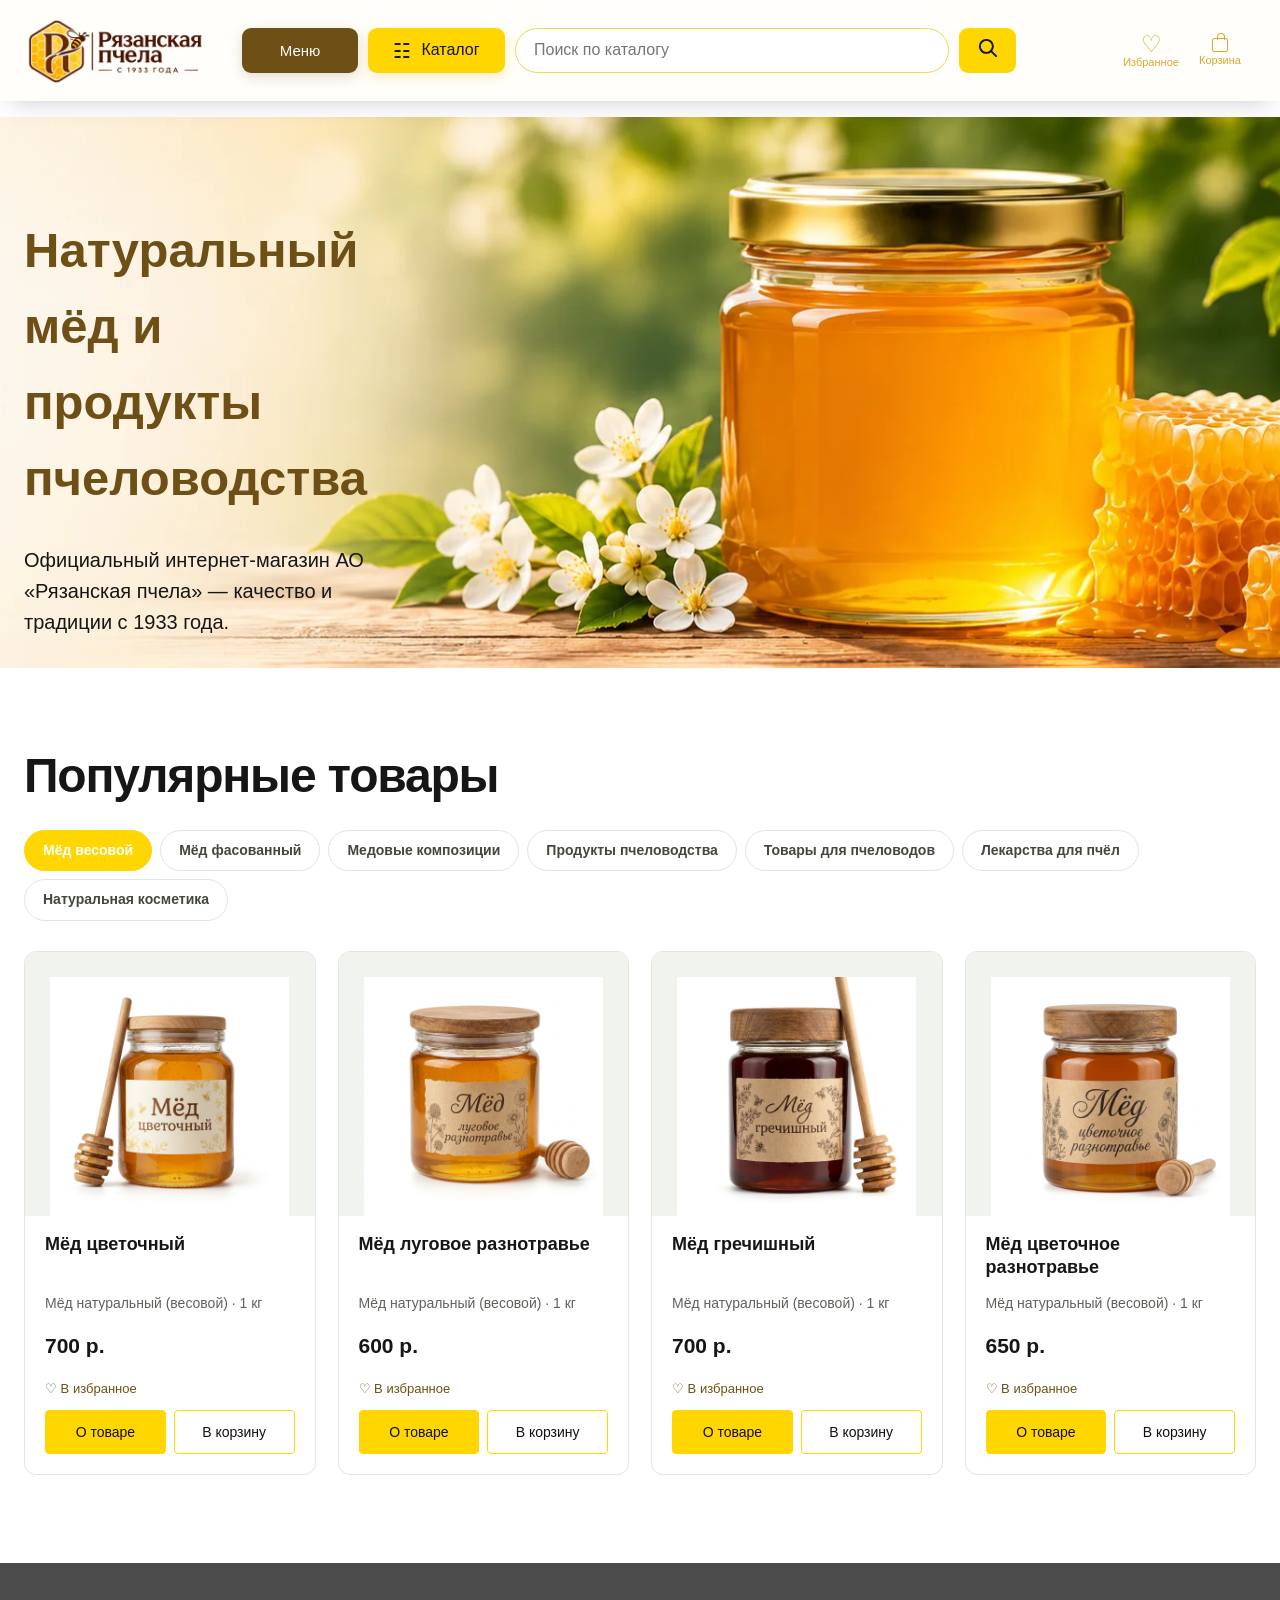
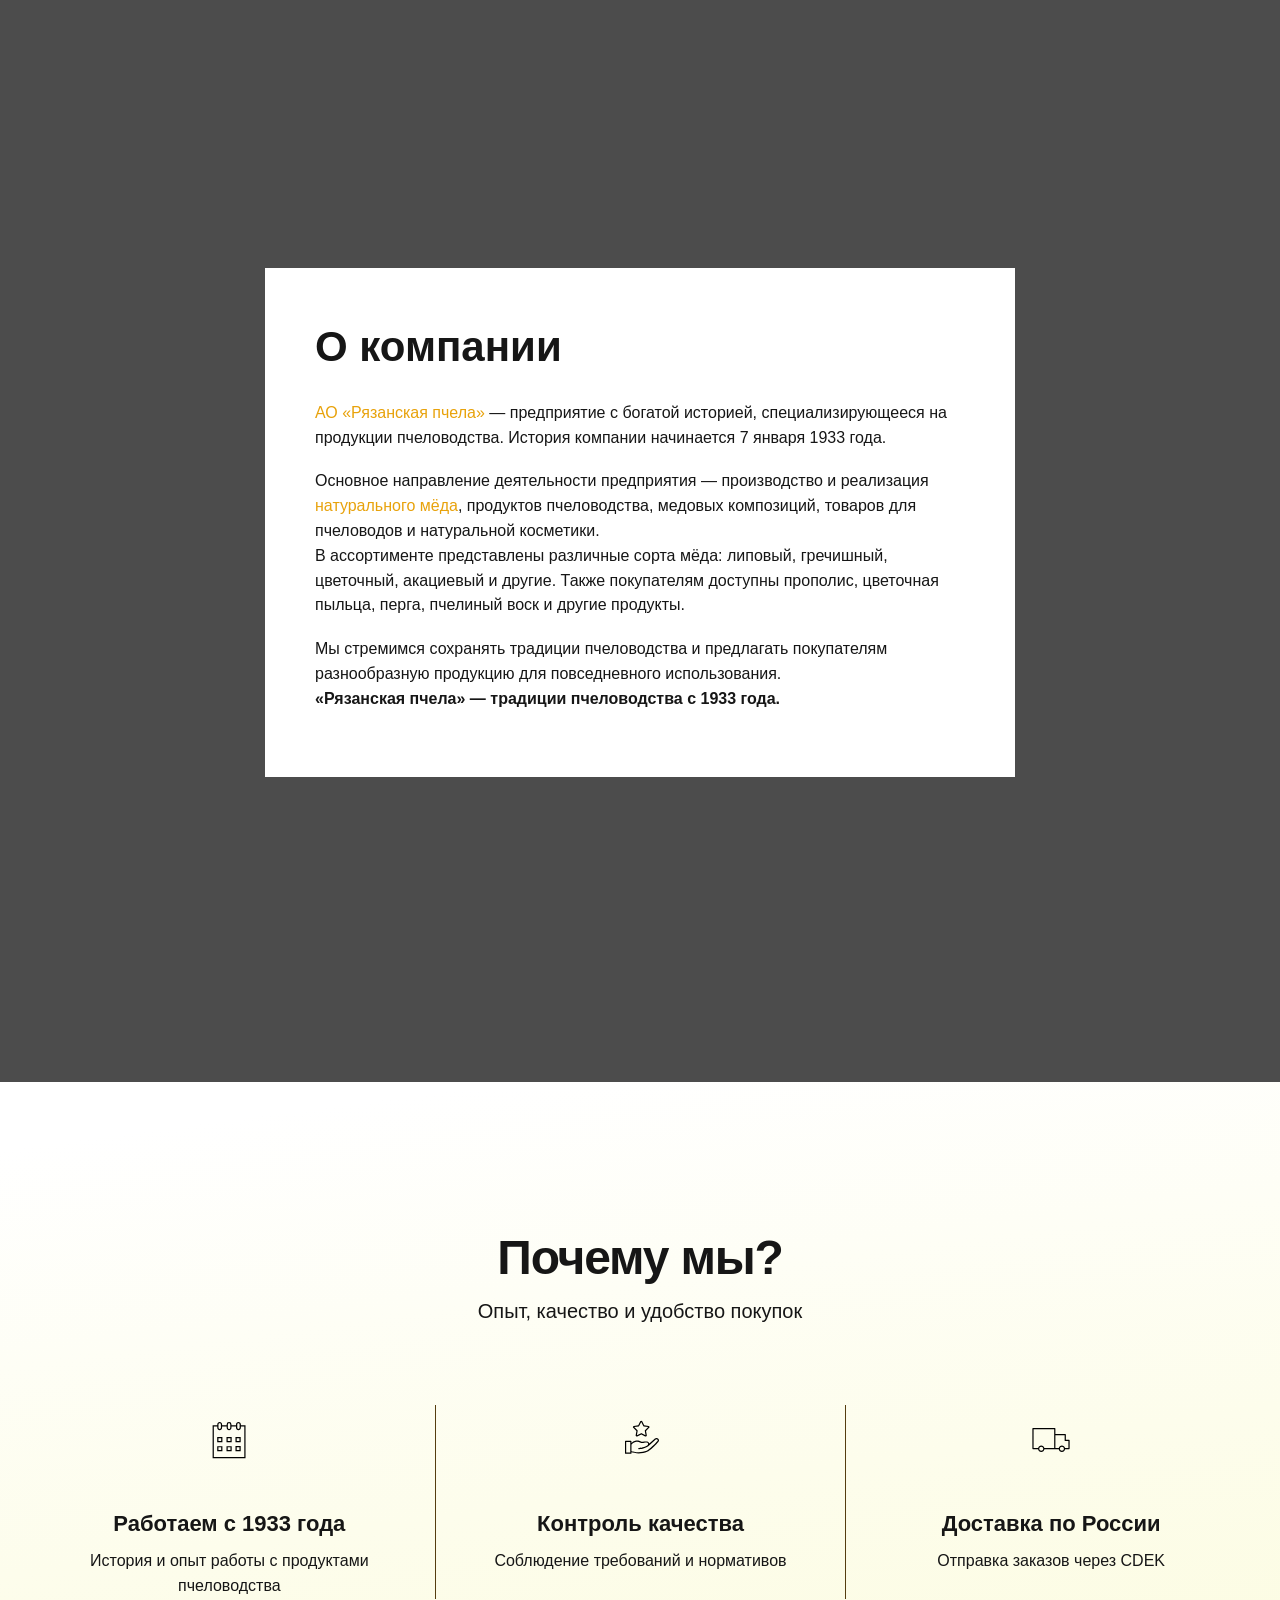
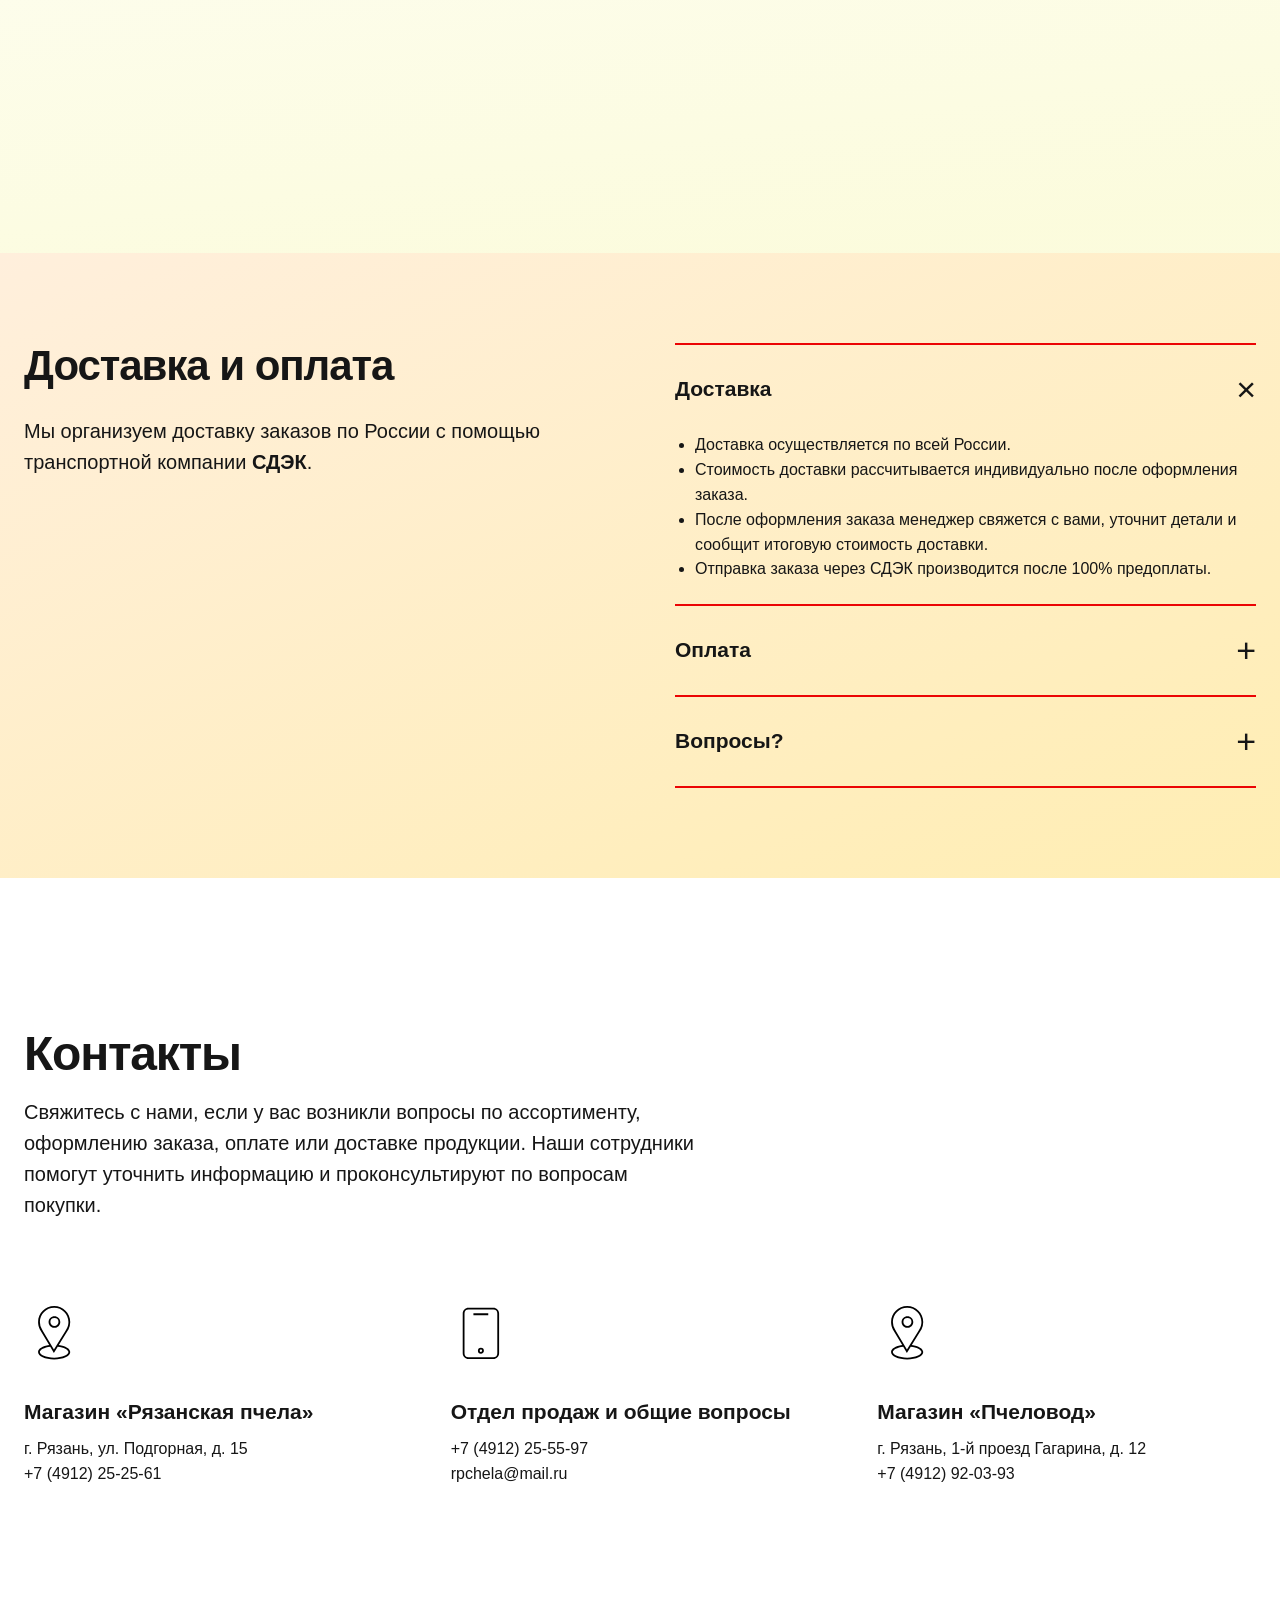
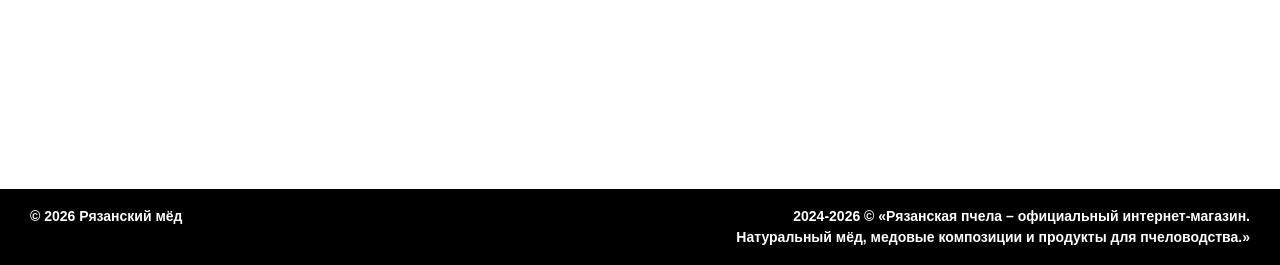
==== commit e2aac6fa: "Bust stylesheet cache for Pages" ====
--- a/index.html
+++ b/index.html
@@ -1,5 +1,5 @@
 <!doctype html>
-<html lang="ru"><head><meta charset="utf-8"><meta name="viewport" content="width=device-width,initial-scale=1"><meta name="description" content="АО «Рязанская пчела»: натуральный мёд и продукты пчеловодства."><title>Рязанская пчела — натуральный мёд</title><link rel="stylesheet" href="css/style.css"></head>
+<html lang="ru"><head><meta charset="utf-8"><meta name="viewport" content="width=device-width,initial-scale=1"><meta name="description" content="АО «Рязанская пчела»: натуральный мёд и продукты пчеловодства."><title>Рязанская пчела — натуральный мёд</title><link rel="stylesheet" href="css/style.css?v=6b47f92"></head>
 <body>
 <header class="site-header"><div class="container header-top"><a class="brand" href="index.html" aria-label="На главную"><img src="assets/images/logo.png" alt="Рязанская пчела"></a><form class="search" role="search"><button class="menu-button menu-action" type="button" aria-label="Навигационное меню" aria-expanded="false">Меню</button><button class="catalog-trigger" type="button" data-catalog-menu-toggle aria-expanded="false"><span class="catalog-glyph" aria-hidden="true">☷</span>Каталог</button><input type="search" placeholder="Поиск по каталогу" aria-label="Поиск по каталогу"><button class="search-submit" type="submit" aria-label="Найти"><svg class="search-icon" viewBox="0 0 24 24" aria-hidden="true"><circle cx="10.8" cy="10.8" r="6.8"/><path d="m16 16 5 5"/></svg></button><div class="catalog-dropdown" data-catalog-dropdown hidden><a href="catalog.html?category=all#products">Все товары</a><a href="catalog.html?category=weight#products">Мёд натуральный (весовой)</a><a href="catalog.html?category=packed#products">Мёд натуральный (фасованный)</a><a href="catalog.html?category=compositions#products">Медовые композиции</a><a href="catalog.html?category=bee-products#products">Продукты пчеловодства</a><a href="catalog.html?category=beekeeping#products">Товары для пчеловодов</a><a href="catalog.html?category=bee-medicine#products">Лекарства для пчёл</a><a href="catalog.html?category=cosmetics#products">Натуральная косметика</a></div></form><div class="header-actions"><button class="icon-button" type="button" aria-label="Избранное" data-wishlist-open aria-haspopup="dialog"><span class="favorite-counter"></span><span class="header-icon" aria-hidden="true">♡</span><span class="icon-caption">Избранное</span></button><button class="icon-button" type="button" aria-label="Корзина" data-cart-open aria-haspopup="dialog"><span class="header-icon" aria-hidden="true">♧</span><span class="cart-counter"></span><span class="icon-caption">Корзина</span></button></div></div><nav class="main-menu" aria-label="Основная навигация" hidden><ul><li><a href="catalog.html">Каталог</a></li><li><a href="#about">О компании</a></li><li><a href="#delivery">Доставка и оплата</a></li><li><a href="#contacts">Самовывоз и магазины</a></li><li><a href="documents.html">Документы</a></li><li><a href="#contacts">Контакты</a></li></ul></nav></header>
 <div class="section-spacer" aria-hidden="true"></div>
--- a/css/style.css
+++ b/css/style.css
@@ -35,7 +35,7 @@
 .category-grid { display:grid; grid-template-columns:repeat(4,1fr); gap:16px; margin:0 0 46px; }.category-tile { display:flex; align-items:center; min-height:72px; gap:10px; padding:5px; border:1px solid #f0f0f0; border-radius:var(--radius,8px); color:#222; }.category-tile img { width:60px;height:60px;flex:none;object-fit:cover; }.category-tile span { font-size:14px; }.catalog-products { display:grid; grid-template-columns:repeat(4,minmax(0,1fr)); gap:40px 20px; }.catalog-products .product-card { overflow:visible;border:0;border-radius:0;text-align:center; }.catalog-products .product-photo { height:auto;aspect-ratio:1;padding:0; }.catalog-products .product-title { min-height:0;font-size:14px; }.catalog-products .product-weight { display:none; }.catalog-products .product-price { margin:0 0 14px;font-size:16px;font-weight:400; }.catalog-products .product-body { padding:12px 0 0; }.catalog-products .product-actions { justify-content:center;gap:8px; }.catalog-products .buy-button,.catalog-products .details-link { display:inline-flex;justify-content:center;align-items:center;min-height:45px;padding:0 14px;border:1px solid var(--honey);border-radius:4px;font:14px TildaSans,Arial,sans-serif;text-decoration:none; }.catalog-products .details-link { background:var(--honey); }.load-more { display:block;margin:42px auto 0;padding:0 30px;min-height:45px;border:0;border-radius:4px;background:var(--honey);font:14px TildaSans,Arial,sans-serif; }
 .about { min-height:100vh; display:grid; place-items:center; padding:80px 24px; background:linear-gradient(rgb(0 0 0 / .7),rgb(0 0 0 / .7)),url("../assets/images/honey-background.webp") center/cover fixed; }.about-card { width:min(820px,100%); padding:46px 50px; background:#fff; }.about-card h2 { margin:0 0 22px; font-size:42px; }.about-card p { margin:0 0 19px; }.accent { color:#e8a20b; font-weight:500; }
 .benefits { padding:150px 0; background:linear-gradient(.479turn, rgb(248 248 188 / 0) 7%,rgb(248 248 188 / .27) 50%,rgb(248 248 188 / .51) 94%); text-align:center; }.benefits .section-heading { margin-bottom:12px; }.benefits-lead { margin:0 0 78px; font-size:20px; }.benefit-grid { display:grid; grid-template-columns:repeat(3,1fr); }.benefit { padding:0 40px; }.benefit + .benefit { border-left:1px solid #553d10; }.benefit img { width:70px; height:70px; object-fit:contain; margin:0 auto 25px; }.benefit h3 { margin:0 0 8px; font-size:22px; }.benefit p { margin:0; }
-.delivery { padding:90px 0; background:linear-gradient(.431turn,rgb(255 148 21 / .15),rgb(255 199 9 / .31)); }.delivery-layout { display:grid; grid-template-columns:1fr 1fr; gap:70px; }.delivery .section-heading { font-size:42px; }.delivery-lead { font-size:20px; }.accordion { border-top:2px solid #eb0404; }.accordion:last-child { border-bottom:2px solid #eb0404; }.accordion button { display:flex; align-items:center; justify-content:space-between; width:100%; padding:18px 0; border:0; background:transparent; text-align:left; font-weight:600; font-size:21px; cursor:pointer; }.accordion button::after { content:"+"; font-size:34px; font-weight:300; }.accordion button[aria-expanded="true"]::after { content:"×"; }.accordion-content { padding:0 0 22px; }.accordion-content[hidden] { display:none; }.accordion-content ul { margin:0; padding-left:20px; }
+.delivery { padding:90px 0; background:linear-gradient(.431turn,rgb(255 148 21 / .15),rgb(255 199 9 / .31)); }.delivery-layout { display:grid; grid-template-columns:1fr 1fr; gap:70px; }.delivery .section-heading { font-size:42px; }.delivery-lead { font-size:20px; }.accordion { border-top:2px solid #eb0404; }.accordion:last-child { border-bottom:2px solid #eb0404; }.accordion button { display:flex; align-items:center; justify-content:space-between; width:100%; padding:18px 0; border:0; background:transparent; color:var(--ink); text-align:left; font-weight:600; font-size:21px; cursor:pointer; }.accordion button::after { content:"+"; color:var(--ink); font-size:34px; font-weight:300; }.accordion button[aria-expanded="true"]::after { content:"×"; }.accordion-content { padding:0 0 22px; color:var(--ink); }.accordion-content[hidden] { display:none; }.accordion-content ul { margin:0; padding-left:20px; }
 .contacts { padding:150px 0; }.contacts .section-heading { margin-bottom:18px; }.contacts-lead { max-width:680px; margin:0 0 82px; font-size:20px; }.contact-grid { display:grid; grid-template-columns:repeat(3,1fr); gap:48px; }.contact img { width:60px; height:60px; object-fit:contain; margin-bottom:25px; }.contact h3 { margin:0 0 8px; font-size:21px; }.contact p { margin:0; white-space:pre-line; }
 .site-footer { display:flex; justify-content:space-between; gap:28px; padding:17px 30px; background:#000; color:#fff; font:700 14px/1.5 Arial,sans-serif; }.site-footer p { margin:0; }.site-footer p:last-child { max-width:550px; text-align:right; }
 .subhero { padding:92px 0 72px; background:linear-gradient(105deg,rgb(255 246 216 / .8),rgb(255 214 0 / .18)),url("../assets/images/honey-background.webp") center 51%/cover; }.subhero h1 { max-width:650px; margin:0; color:var(--honey-dark); font-size:52px; line-height:1.08; }.subhero p { max-width:550px; margin:18px 0 0; font-size:20px; }.catalog-page { padding:76px 0 120px; }.catalog-page .section-heading { margin-bottom:30px; }.catalog-empty { padding:34px 0; color:var(--muted); }
@@ -43,6 +43,7 @@
 .notice { width:min(1240px,calc(100% - 48px)); margin:34px auto 0; padding:18px 22px; border-left:4px solid var(--honey); background:#fffbea; }
 .section-spacer { height:0; }
 .wave-divider { height:14px; background:repeating-linear-gradient(135deg,#fdefd6 0 5px,#fff 5px 10px); clip-path:polygon(0 0,2% 100%,4% 0,6% 100%,8% 0,10% 100%,12% 0,14% 100%,16% 0,18% 100%,20% 0,22% 100%,24% 0,26% 100%,28% 0,30% 100%,32% 0,34% 100%,36% 0,38% 100%,40% 0,42% 100%,44% 0,46% 100%,48% 0,50% 100%,52% 0,54% 100%,56% 0,58% 100%,60% 0,62% 100%,64% 0,66% 100%,68% 0,70% 100%,72% 0,74% 100%,76% 0,78% 100%,80% 0,82% 100%,84% 0,86% 100%,88% 0,90% 100%,92% 0,94% 100%,96% 0,98% 100%,100% 0); }
+.wave-divider { display:none; height:0; background:none; clip-path:none; }
 .catalog-page > .container { width:min(1160px,calc(100% - 104px)); }
 .catalog-page > .container > .section-heading { margin:0 0 90px;text-align:center;font-size:42px;font-weight:400; }
 .category-grid { display:flex;flex-wrap:wrap;justify-content:center;gap:20px 10px;margin:0 0 32px; }
@@ -86,6 +87,7 @@
 .hero h1 { width:388px; line-height:1.55; letter-spacing:0; }
 .hero p { margin-top:28px; }
 .hero::after { content:""; position:absolute; z-index:1; inset:auto 0 0; height:12px; background:repeating-linear-gradient(135deg,#f7e3b7 0 4px,transparent 4px 8px); clip-path:polygon(0 0,2% 100%,4% 0,6% 100%,8% 0,10% 100%,12% 0,14% 100%,16% 0,18% 100%,20% 0,22% 100%,24% 0,26% 100%,28% 0,30% 100%,32% 0,34% 100%,36% 0,38% 100%,40% 0,42% 100%,44% 0,46% 100%,48% 0,50% 100%,52% 0,54% 100%,56% 0,58% 100%,60% 0,62% 100%,64% 0,66% 100%,68% 0,70% 100%,72% 0,74% 100%,76% 0,78% 100%,80% 0,82% 100%,84% 0,86% 100%,88% 0,90% 100%,92% 0,94% 100%,96% 0,98% 100%,100% 0); }
+.hero::after { display:none; content:none; background:none; clip-path:none; }
 .section-spacer { height:0; }
 .catalog-page > .container > .section-heading { font-weight:500; }
 .products h2 { font-weight:700; }
@@ -143,6 +145,17 @@
   .document-date,.document-list h2 { grid-column:1; grid-row:auto; }
   .document-link { grid-template-columns:1fr; gap:4px; }
 }
+
+/* Keep the delivery section text consistent on every page and viewport. */
+.delivery,
+.delivery .section-heading,
+.delivery .delivery-lead,
+.delivery .accordion,
+.delivery .accordion-content,
+.delivery .accordion-content a,
+.delivery .accordion button,
+.delivery .accordion button::after { color:var(--ink) !important; }
+.delivery .accordion-content a { text-decoration:underline; text-underline-offset:3px; }
 
 /* Openable header catalog, product dialogs and checkout */
 .search { position:relative; }
